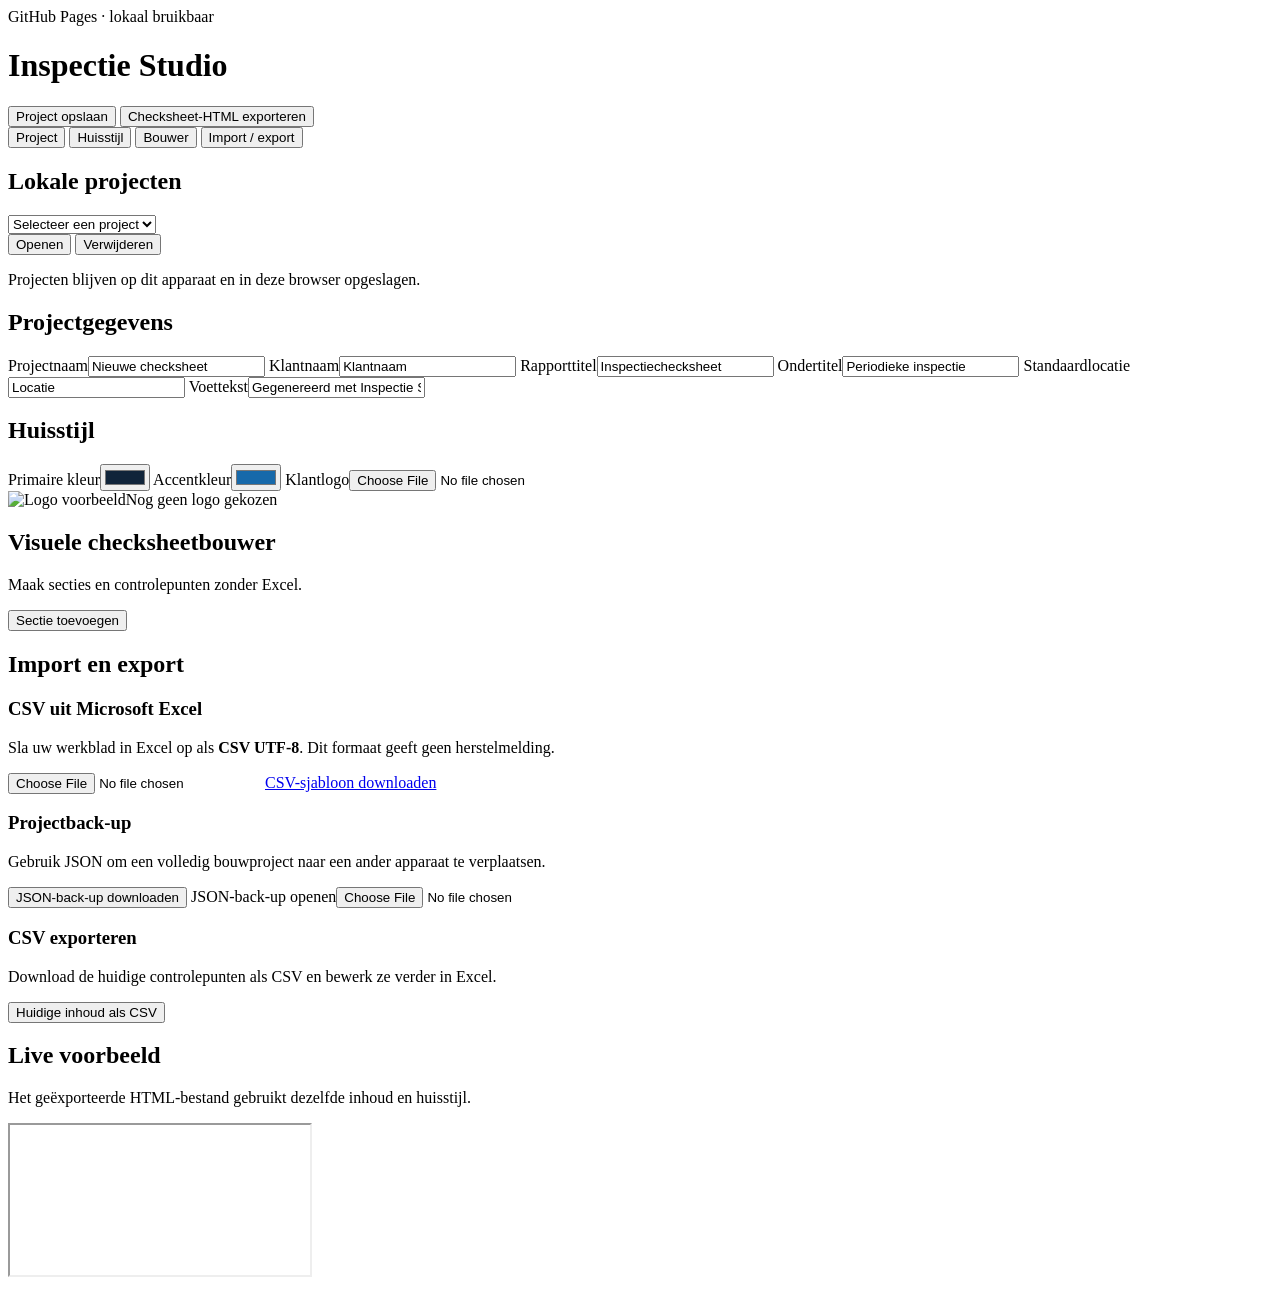
==== index.html @ 12b3fc99 "Add files via upload" ====
<!doctype html>
<html lang="nl">
<head>
  <meta charset="utf-8">
  <meta name="viewport" content="width=device-width,initial-scale=1">
  <meta name="theme-color" content="#10243a">
  <title>Inspectie Studio</title>
  <link rel="stylesheet" href="assets/app.css">
</head>
<body>
<header class="topbar">
  <div>
    <div class="eyebrow">GitHub Pages · lokaal bruikbaar</div>
    <h1>Inspectie Studio</h1>
  </div>
  <div class="top-actions">
    <button id="saveProjectBtn" class="btn secondary">Project opslaan</button>
    <button id="exportHtmlBtn" class="btn primary">Checksheet-HTML exporteren</button>
  </div>
</header>

<main class="shell">
  <aside class="sidebar card">
    <nav class="tabs" aria-label="Onderdelen">
      <button class="tab active" data-tab="project">Project</button>
      <button class="tab" data-tab="branding">Huisstijl</button>
      <button class="tab" data-tab="builder">Bouwer</button>
      <button class="tab" data-tab="import">Import / export</button>
    </nav>
    <div class="saved-projects">
      <h2>Lokale projecten</h2>
      <select id="savedProjectsSelect"><option value="">Selecteer een project</option></select>
      <div class="row-actions">
        <button id="openProjectBtn" class="btn small">Openen</button>
        <button id="deleteProjectBtn" class="btn small danger">Verwijderen</button>
      </div>
      <p class="hint">Projecten blijven op dit apparaat en in deze browser opgeslagen.</p>
    </div>
  </aside>

  <section class="workspace">
    <div id="panel-project" class="panel card active">
      <h2>Projectgegevens</h2>
      <div class="form-grid">
        <label>Projectnaam<input id="projectName" value="Nieuwe checksheet"></label>
        <label>Klantnaam<input id="customerName" value="Klantnaam"></label>
        <label>Rapporttitel<input id="reportTitle" value="Inspectiechecksheet"></label>
        <label>Ondertitel<input id="subtitle" value="Periodieke inspectie"></label>
        <label>Standaardlocatie<input id="defaultLocation" value="Locatie"></label>
        <label>Voettekst<input id="footerText" value="Gegenereerd met Inspectie Studio"></label>
      </div>
    </div>

    <div id="panel-branding" class="panel card">
      <h2>Huisstijl</h2>
      <div class="form-grid">
        <label>Primaire kleur<input id="primaryColor" type="color" value="#10243a"></label>
        <label>Accentkleur<input id="accentColor" type="color" value="#1769aa"></label>
        <label class="wide">Klantlogo<input id="logoInput" type="file" accept="image/png,image/jpeg,image/webp,image/svg+xml"></label>
      </div>
      <div class="logo-preview-wrap"><img id="logoPreview" alt="Logo voorbeeld"><span id="logoEmpty">Nog geen logo gekozen</span></div>
    </div>

    <div id="panel-builder" class="panel card">
      <div class="panel-head">
        <div><h2>Visuele checksheetbouwer</h2><p class="hint">Maak secties en controlepunten zonder Excel.</p></div>
        <button id="addSectionBtn" class="btn primary">Sectie toevoegen</button>
      </div>
      <div id="sectionsEditor"></div>
    </div>

    <div id="panel-import" class="panel card">
      <h2>Import en export</h2>
      <div class="import-grid">
        <div class="import-box">
          <h3>CSV uit Microsoft Excel</h3>
          <p>Sla uw werkblad in Excel op als <strong>CSV UTF-8</strong>. Dit formaat geeft geen herstelmelding.</p>
          <input id="csvInput" type="file" accept=".csv,text/csv">
          <a class="btn link" href="templates/checksheet-sjabloon.csv" download>CSV-sjabloon downloaden</a>
        </div>
        <div class="import-box">
          <h3>Projectback-up</h3>
          <p>Gebruik JSON om een volledig bouwproject naar een ander apparaat te verplaatsen.</p>
          <button id="exportJsonBtn" class="btn">JSON-back-up downloaden</button>
          <label class="btn file-label">JSON-back-up openen<input id="jsonInput" type="file" accept="application/json,.json"></label>
        </div>
        <div class="import-box">
          <h3>CSV exporteren</h3>
          <p>Download de huidige controlepunten als CSV en bewerk ze verder in Excel.</p>
          <button id="exportCsvBtn" class="btn">Huidige inhoud als CSV</button>
        </div>
      </div>
      <div id="message" class="message" role="status"></div>
    </div>

    <div class="card preview-card">
      <div class="panel-head"><div><h2>Live voorbeeld</h2><p class="hint">Het geëxporteerde HTML-bestand gebruikt dezelfde inhoud en huisstijl.</p></div></div>
      <iframe id="previewFrame" title="Live voorbeeld"></iframe>
    </div>
  </section>
</main>
<script src="assets/app.js"></script>
</body>
</html>
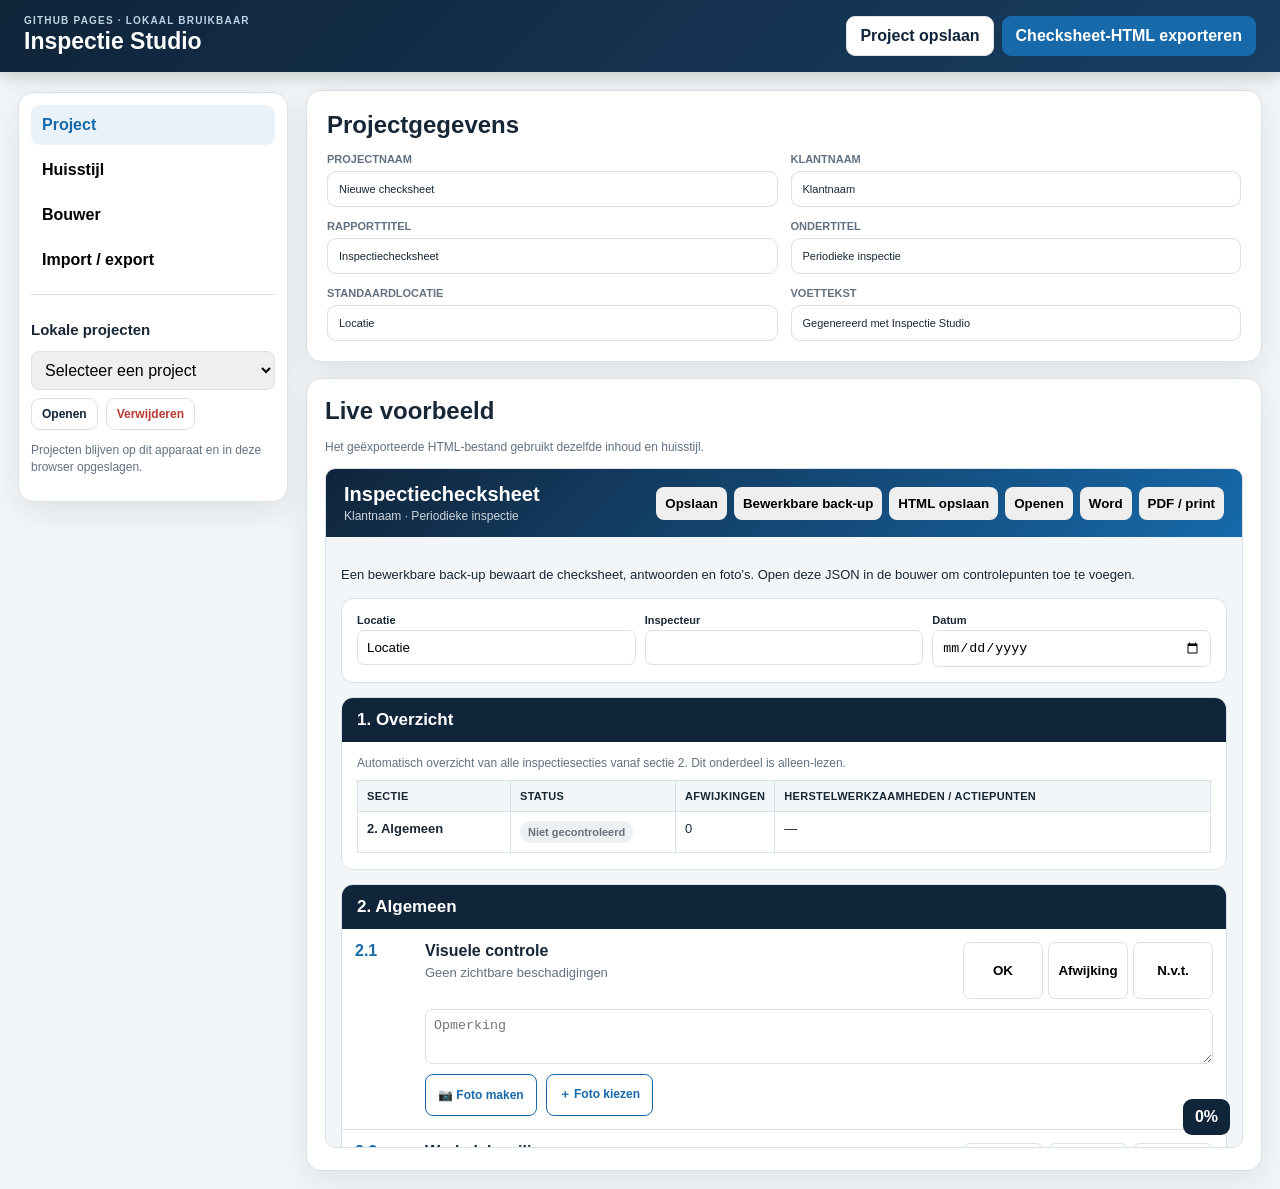
==== commit d4644c8d: "Add files via upload" ====
--- a/index.html
+++ b/index.html
@@ -1,104 +1,108 @@
-<!doctype html>
-<html lang="nl">
-<head>
-  <meta charset="utf-8">
-  <meta name="viewport" content="width=device-width,initial-scale=1">
-  <meta name="theme-color" content="#10243a">
-  <title>Inspectie Studio</title>
-  <link rel="stylesheet" href="assets/app.css">
-</head>
-<body>
-<header class="topbar">
-  <div>
-    <div class="eyebrow">GitHub Pages · lokaal bruikbaar</div>
-    <h1>Inspectie Studio</h1>
-  </div>
-  <div class="top-actions">
-    <button id="saveProjectBtn" class="btn secondary">Project opslaan</button>
-    <button id="exportHtmlBtn" class="btn primary">Checksheet-HTML exporteren</button>
-  </div>
-</header>
-
-<main class="shell">
-  <aside class="sidebar card">
-    <nav class="tabs" aria-label="Onderdelen">
-      <button class="tab active" data-tab="project">Project</button>
-      <button class="tab" data-tab="branding">Huisstijl</button>
-      <button class="tab" data-tab="builder">Bouwer</button>
-      <button class="tab" data-tab="import">Import / export</button>
-    </nav>
-    <div class="saved-projects">
-      <h2>Lokale projecten</h2>
-      <select id="savedProjectsSelect"><option value="">Selecteer een project</option></select>
-      <div class="row-actions">
-        <button id="openProjectBtn" class="btn small">Openen</button>
-        <button id="deleteProjectBtn" class="btn small danger">Verwijderen</button>
-      </div>
-      <p class="hint">Projecten blijven op dit apparaat en in deze browser opgeslagen.</p>
-    </div>
-  </aside>
-
-  <section class="workspace">
-    <div id="panel-project" class="panel card active">
-      <h2>Projectgegevens</h2>
-      <div class="form-grid">
-        <label>Projectnaam<input id="projectName" value="Nieuwe checksheet"></label>
-        <label>Klantnaam<input id="customerName" value="Klantnaam"></label>
-        <label>Rapporttitel<input id="reportTitle" value="Inspectiechecksheet"></label>
-        <label>Ondertitel<input id="subtitle" value="Periodieke inspectie"></label>
-        <label>Standaardlocatie<input id="defaultLocation" value="Locatie"></label>
-        <label>Voettekst<input id="footerText" value="Gegenereerd met Inspectie Studio"></label>
-      </div>
-    </div>
-
-    <div id="panel-branding" class="panel card">
-      <h2>Huisstijl</h2>
-      <div class="form-grid">
-        <label>Primaire kleur<input id="primaryColor" type="color" value="#10243a"></label>
-        <label>Accentkleur<input id="accentColor" type="color" value="#1769aa"></label>
-        <label class="wide">Klantlogo<input id="logoInput" type="file" accept="image/png,image/jpeg,image/webp,image/svg+xml"></label>
-      </div>
-      <div class="logo-preview-wrap"><img id="logoPreview" alt="Logo voorbeeld"><span id="logoEmpty">Nog geen logo gekozen</span></div>
-    </div>
-
-    <div id="panel-builder" class="panel card">
-      <div class="panel-head">
-        <div><h2>Visuele checksheetbouwer</h2><p class="hint">Maak secties en controlepunten zonder Excel.</p></div>
-        <button id="addSectionBtn" class="btn primary">Sectie toevoegen</button>
-      </div>
-      <div id="sectionsEditor"></div>
-    </div>
-
-    <div id="panel-import" class="panel card">
-      <h2>Import en export</h2>
-      <div class="import-grid">
-        <div class="import-box">
-          <h3>CSV uit Microsoft Excel</h3>
-          <p>Sla uw werkblad in Excel op als <strong>CSV UTF-8</strong>. Dit formaat geeft geen herstelmelding.</p>
-          <input id="csvInput" type="file" accept=".csv,text/csv">
-          <a class="btn link" href="templates/checksheet-sjabloon.csv" download>CSV-sjabloon downloaden</a>
-        </div>
-        <div class="import-box">
-          <h3>Projectback-up</h3>
-          <p>Gebruik JSON om een volledig bouwproject naar een ander apparaat te verplaatsen.</p>
-          <button id="exportJsonBtn" class="btn">JSON-back-up downloaden</button>
-          <label class="btn file-label">JSON-back-up openen<input id="jsonInput" type="file" accept="application/json,.json"></label>
-        </div>
-        <div class="import-box">
-          <h3>CSV exporteren</h3>
-          <p>Download de huidige controlepunten als CSV en bewerk ze verder in Excel.</p>
-          <button id="exportCsvBtn" class="btn">Huidige inhoud als CSV</button>
-        </div>
-      </div>
-      <div id="message" class="message" role="status"></div>
-    </div>
-
-    <div class="card preview-card">
-      <div class="panel-head"><div><h2>Live voorbeeld</h2><p class="hint">Het geëxporteerde HTML-bestand gebruikt dezelfde inhoud en huisstijl.</p></div></div>
-      <iframe id="previewFrame" title="Live voorbeeld"></iframe>
-    </div>
-  </section>
-</main>
-<script src="assets/app.js"></script>
-</body>
-</html>
+<!doctype html>
+<html lang="nl">
+<head>
+  <meta charset="utf-8">
+  <meta name="viewport" content="width=device-width,initial-scale=1">
+  <meta name="theme-color" content="#10243a">
+  <title>Inspectie Studio</title>
+  <link rel="stylesheet" href="assets/app.css">
+</head>
+<body>
+<header class="topbar">
+  <div>
+    <div class="eyebrow">GitHub Pages · lokaal bruikbaar</div>
+    <h1>Inspectie Studio</h1>
+  </div>
+  <div class="top-actions">
+    <button id="saveProjectBtn" class="btn secondary">Project opslaan</button>
+    <button id="exportHtmlBtn" class="btn primary">Checksheet-HTML exporteren</button>
+  </div>
+</header>
+
+<main class="shell">
+  <aside class="sidebar card">
+    <nav class="tabs" aria-label="Onderdelen">
+      <button class="tab active" data-tab="project">Project</button>
+      <button class="tab" data-tab="branding">Huisstijl</button>
+      <button class="tab" data-tab="builder">Bouwer</button>
+      <button class="tab" data-tab="import">Import / export</button>
+    </nav>
+    <div class="saved-projects">
+      <h2>Lokale projecten</h2>
+      <select id="savedProjectsSelect"><option value="">Selecteer een project</option></select>
+      <div class="row-actions">
+        <button id="openProjectBtn" class="btn small">Openen</button>
+        <button id="deleteProjectBtn" class="btn small danger">Verwijderen</button>
+      </div>
+      <p class="hint">Projecten blijven op dit apparaat en in deze browser opgeslagen.</p>
+    </div>
+  </aside>
+
+  <section class="workspace">
+    <div id="panel-project" class="panel card active">
+      <h2>Projectgegevens</h2>
+      <div class="form-grid">
+        <label>Projectnaam<input id="projectName" value="Nieuwe checksheet"></label>
+        <label>Klantnaam<input id="customerName" value="Klantnaam"></label>
+        <label>Rapporttitel<input id="reportTitle" value="Inspectiechecksheet"></label>
+        <label>Ondertitel<input id="subtitle" value="Periodieke inspectie"></label>
+        <label>Standaardlocatie<input id="defaultLocation" value="Locatie"></label>
+        <label>Voettekst<input id="footerText" value="Gegenereerd met Inspectie Studio"></label>
+      </div>
+    </div>
+
+    <div id="panel-branding" class="panel card">
+      <h2>Huisstijl</h2>
+      <div class="form-grid">
+        <label>Primaire kleur<input id="primaryColor" type="color" value="#10243a"></label>
+        <label>Accentkleur<input id="accentColor" type="color" value="#1769aa"></label>
+        <label class="wide">Klantlogo<input id="logoInput" type="file" accept="image/png,image/jpeg,image/webp,image/svg+xml"></label>
+      </div>
+      <div class="logo-preview-wrap"><img id="logoPreview" alt="Logo voorbeeld"><span id="logoEmpty">Nog geen logo gekozen</span></div>
+    </div>
+
+    <div id="panel-builder" class="panel card">
+      <div class="panel-head">
+        <div><h2>Visuele checksheetbouwer</h2><p class="hint">Maak secties en controlepunten zonder Excel.</p></div>
+        <button id="addSectionBtn" class="btn primary">Sectie toevoegen</button>
+      </div>
+      <div id="sectionsEditor"></div>
+    </div>
+
+    <div id="panel-import" class="panel card">
+      <h2>Import en export</h2>
+      <div class="import-grid">
+        <div class="import-box">
+          <h3>CSV uit Microsoft Excel</h3>
+          <p>Sla uw werkblad in Excel op als <strong>CSV UTF-8</strong>. Dit formaat geeft geen herstelmelding.</p>
+          <input id="csvInput" type="file" accept=".csv,text/csv">
+          <a class="btn link" href="templates/checksheet-sjabloon.csv" download>CSV-sjabloon downloaden</a>
+        </div>
+        <div class="import-box">
+          <h3>Projectback-up</h3>
+          <p>Bewaar de checksheet én de ingevulde inspectie, inclusief foto’s. Open deze back-up om controlepunten toe te voegen of de inspectie verder aan te vullen.</p>
+          <button id="exportJsonBtn" class="btn">Bewerkbare back-up downloaden</button>
+          <label class="btn file-label">Project / inspectie-JSON openen<input id="jsonInput" type="file" accept="application/json,.json"></label>
+          <p class="hint">Oude inspectie-JSON zonder checksheet? Open eerst de oorspronkelijke checksheet-HTML en daarna het JSON-bestand.</p>
+          <label class="btn file-label">Oorspronkelijke HTML openen<input id="htmlInput" type="file" accept=".html,.htm,text/html"></label>
+        </div>
+        <div class="import-box">
+          <h3>CSV exporteren</h3>
+          <p>Download de huidige controlepunten als CSV en bewerk ze verder in Excel.</p>
+          <button id="exportCsvBtn" class="btn">Huidige inhoud als CSV</button>
+        </div>
+      </div>
+      <div id="message" class="message" role="status"></div>
+    </div>
+
+    <div class="card preview-card">
+      <div class="panel-head"><div><h2>Live voorbeeld</h2><p class="hint">Het geëxporteerde HTML-bestand gebruikt dezelfde inhoud en huisstijl.</p></div></div>
+      <iframe id="previewFrame" title="Live voorbeeld"></iframe>
+    </div>
+  </section>
+</main>
+<script src="assets/backup.js"></script>
+<script src="assets/report-backup.js"></script>
+<script src="assets/app.js"></script>
+</body>
+</html>
--- a/assets/app.css
+++ b/assets/app.css
@@ -0,0 +1,4 @@
+:root{--navy:#10243a;--blue:#1769aa;--bg:#f3f6f8;--line:#d7e1e8;--text:#182735;--muted:#617181;--danger:#b93832;--shadow:0 10px 30px rgba(15,35,55,.09)}
+*{box-sizing:border-box}body{margin:0;font-family:Inter,Segoe UI,Arial,sans-serif;background:var(--bg);color:var(--text)}button,input,textarea,select{font:inherit}.topbar{position:sticky;top:0;z-index:10;background:linear-gradient(135deg,var(--navy),#173d61);color:#fff;padding:15px 24px;display:flex;justify-content:space-between;align-items:center;gap:16px;box-shadow:0 4px 18px rgba(0,0,0,.2)}h1{font-size:23px;margin:2px 0}.eyebrow{text-transform:uppercase;letter-spacing:1.2px;font-size:10px;font-weight:800;color:#bcd4e6}.top-actions,.row-actions,.panel-head,.section-actions,.check-actions{display:flex;align-items:center;gap:8px}.shell{max-width:1500px;margin:auto;padding:18px;display:grid;grid-template-columns:270px 1fr;gap:18px}.card{background:#fff;border:1px solid var(--line);border-radius:15px;box-shadow:var(--shadow)}.sidebar{padding:12px;align-self:start;position:sticky;top:92px}.tabs{display:grid;gap:5px}.tab{border:0;background:transparent;text-align:left;padding:11px;border-radius:9px;font-weight:750;cursor:pointer}.tab.active,.tab:hover{background:#e8f2f8;color:var(--blue)}.saved-projects{border-top:1px solid var(--line);margin-top:14px;padding-top:14px}.saved-projects h2{font-size:15px}.saved-projects select{width:100%;padding:9px;border:1px solid var(--line);border-radius:8px;margin-bottom:8px}.workspace{min-width:0;display:grid;gap:16px}.panel{display:none;padding:20px}.panel.active{display:block}.panel h2,.preview-card h2{margin:0 0 14px}.panel-head{justify-content:space-between;align-items:flex-start}.form-grid{display:grid;grid-template-columns:repeat(2,minmax(0,1fr));gap:13px}.form-grid label{font-size:11px;text-transform:uppercase;font-weight:800;color:var(--muted)}.form-grid input{display:block;width:100%;margin-top:6px;padding:11px;border:1px solid var(--line);border-radius:9px;color:var(--text);text-transform:none;font-weight:500}.form-grid .wide{grid-column:1/-1}.btn{border:1px solid var(--line);background:#fff;color:var(--navy);border-radius:9px;padding:10px 13px;font-weight:800;cursor:pointer;text-decoration:none;display:inline-flex;justify-content:center;align-items:center}.btn:hover{filter:brightness(.97)}.btn.primary{background:var(--blue);border-color:var(--blue);color:#fff}.btn.secondary{background:#fff}.btn.danger{color:var(--danger)}.btn.small{padding:8px 10px;font-size:12px}.btn.link{margin-top:10px}.file-label input{display:none}.hint{color:var(--muted);font-size:12px;line-height:1.45}.logo-preview-wrap{margin-top:15px;min-height:90px;border:1px dashed var(--line);border-radius:11px;display:flex;align-items:center;justify-content:center;padding:12px;color:var(--muted)}#logoPreview{display:none;max-height:75px;max-width:280px}.section-editor{border:1px solid var(--line);border-radius:12px;margin-top:13px;overflow:hidden}.section-title-row{background:#edf4f8;padding:12px;display:grid;grid-template-columns:72px 1fr auto;gap:9px;align-items:center}.section-title-row input{padding:9px;border:1px solid var(--line);border-radius:8px}.checks{padding:10px}.check-editor{border:1px solid var(--line);border-radius:10px;padding:10px;margin-bottom:9px;display:grid;grid-template-columns:75px 1fr 1.2fr 1.2fr auto;gap:8px;align-items:start}.check-editor input,.check-editor textarea{width:100%;border:1px solid var(--line);border-radius:8px;padding:9px}.check-editor textarea{min-height:58px;resize:vertical}.check-options{grid-column:2/5;display:flex;gap:15px;flex-wrap:wrap}.check-options label{font-size:12px}.import-grid{display:grid;grid-template-columns:repeat(3,minmax(0,1fr));gap:12px}.import-box{border:1px solid var(--line);border-radius:11px;padding:15px}.import-box h3{margin-top:0}.message{margin-top:12px;min-height:22px;font-weight:700}.message.error{color:var(--danger)}.message.ok{color:#16834b}.preview-card{padding:18px}.preview-card iframe{width:100%;height:680px;border:1px solid var(--line);border-radius:10px;background:#fff}.icon{border:1px solid var(--line);background:#fff;border-radius:7px;padding:7px;cursor:pointer}.icon.danger{color:var(--danger)}
+@media(max-width:1100px){.check-editor{grid-template-columns:65px 1fr 1fr}.check-editor .procedure{grid-column:2/4}.check-options{grid-column:2/4}.check-actions{grid-column:2/4;justify-content:flex-end}}@media(max-width:950px){.shell{grid-template-columns:1fr}.sidebar{position:static}.tabs{grid-template-columns:repeat(4,1fr)}.tab{text-align:center}.import-grid{grid-template-columns:1fr}.check-editor{grid-template-columns:65px 1fr}.check-editor textarea,.check-options{grid-column:2}.check-actions{grid-column:2}.preview-card iframe{height:580px}}
+@media(max-width:600px){.topbar{align-items:flex-start;flex-direction:column;padding:12px}.top-actions{width:100%}.top-actions .btn{flex:1}.shell{padding:8px}.tabs{grid-template-columns:1fr 1fr}.form-grid{grid-template-columns:1fr}.section-title-row{grid-template-columns:58px 1fr}.section-actions{grid-column:1/-1;justify-content:flex-end}.check-editor{grid-template-columns:1fr}.check-editor>*{grid-column:1!important}.preview-card iframe{height:520px}}
